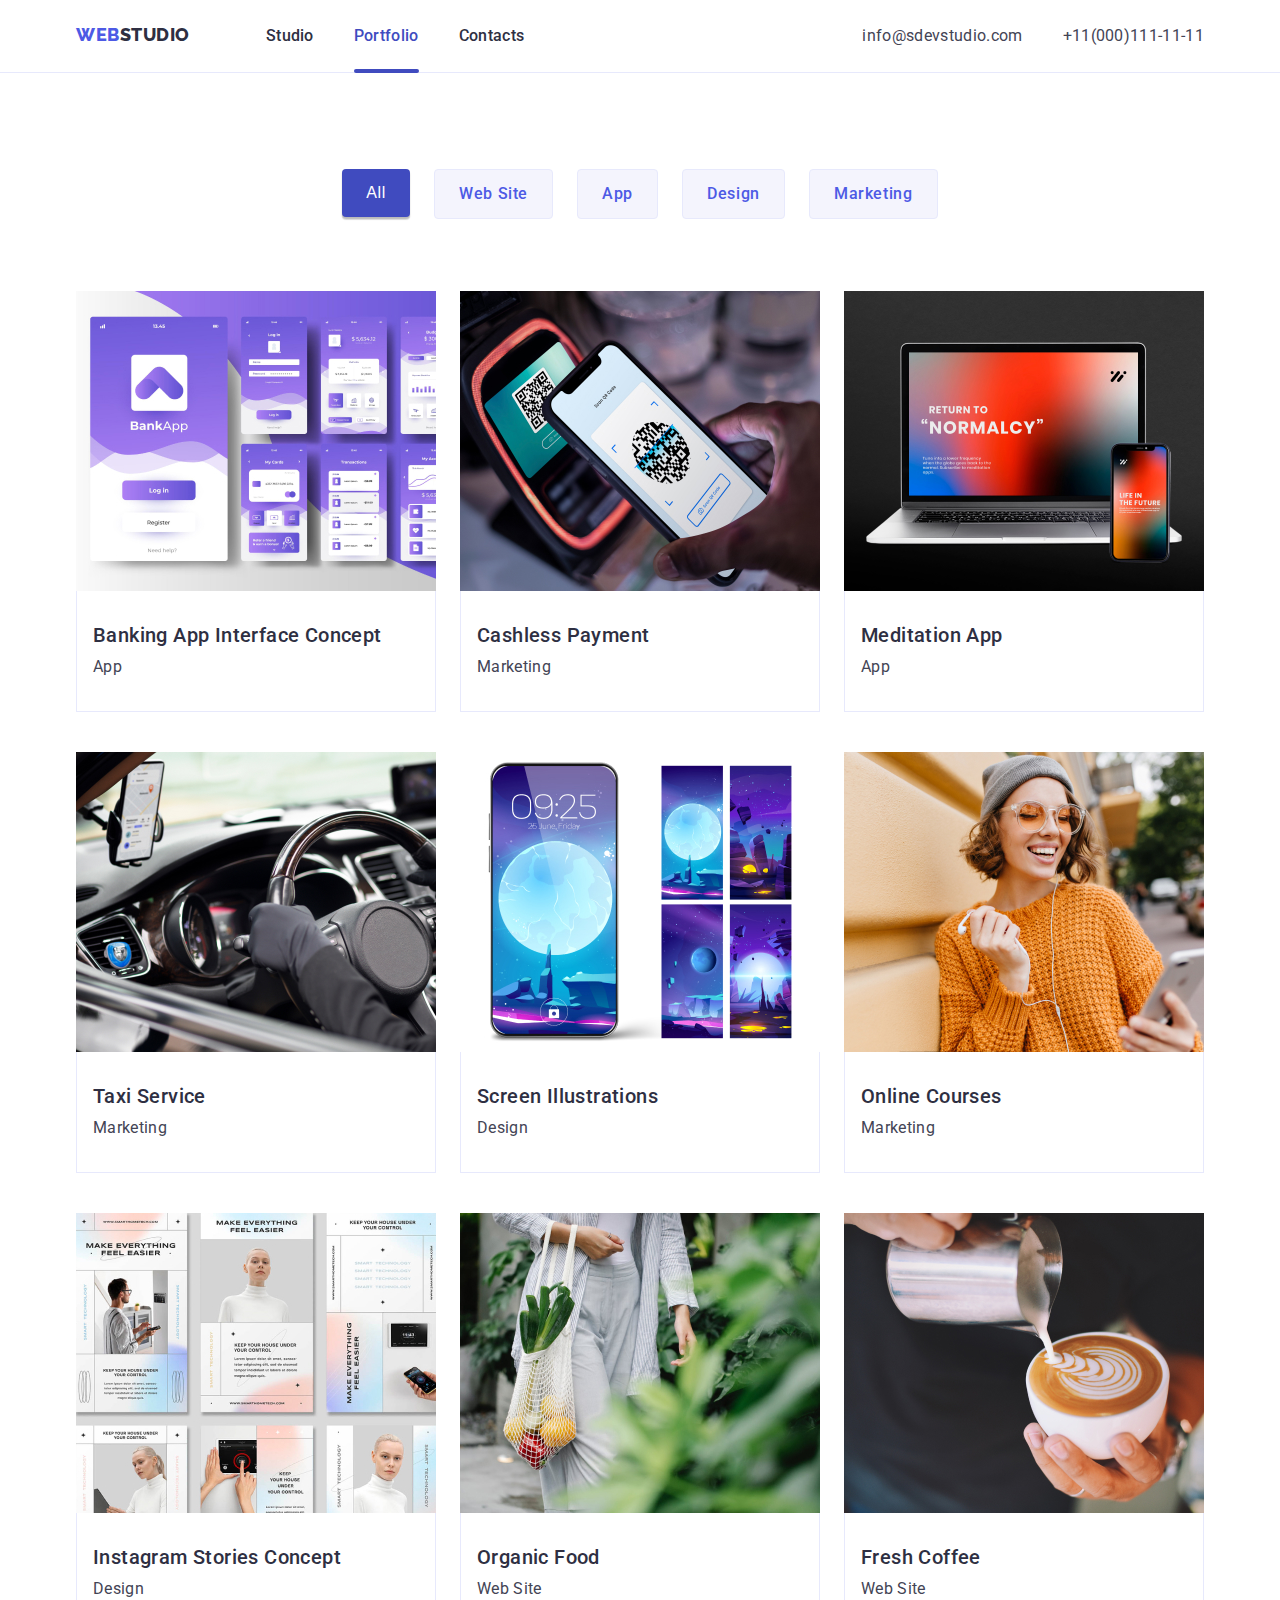
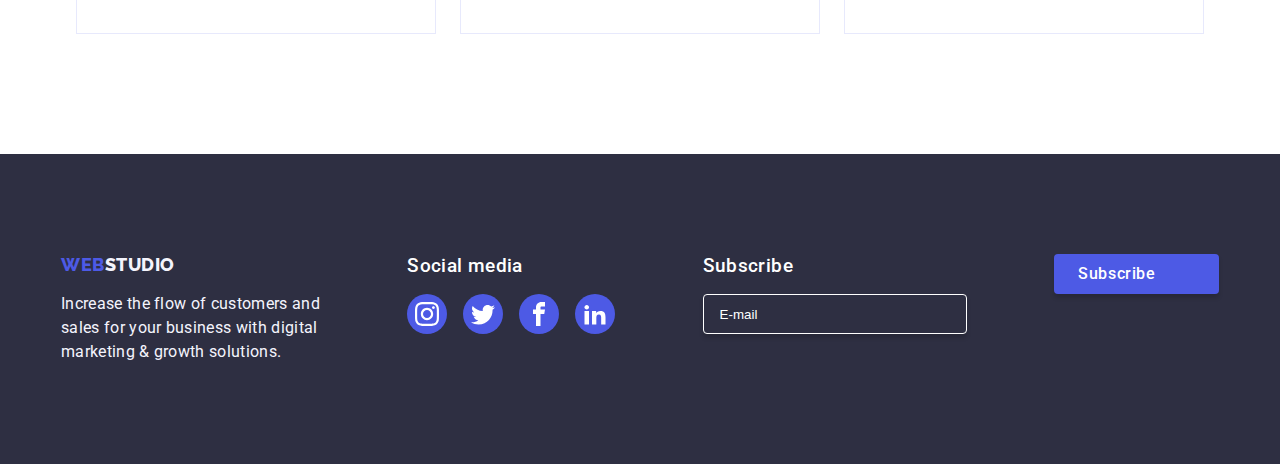
==== portfolio.html @ a7addfeb "need refinement" ====
<!DOCTYPE html>
<html lang="en">

<head>
    <meta charset="UTF-8">
    <meta name="viewport" content="width=device-width, initial-scale=1.0">
    <title>Homework#6</title>
    <link rel="preconnect" href="https://fonts.googleapis.com">
    <link rel="preconnect" href="https://fonts.gstatic.com" crossorigin>
    <link
        href="https://fonts.googleapis.com/css2?family=Raleway:wght@800&family=Roboto:wght@400;500;700;900&display=swap"
        rel="stylesheet">
    <link rel="preconnect" href="https://fonts.googleapis.com">
    <link rel="preconnect" href="https://fonts.gstatic.com" crossorigin>
    <link
        href="https://fonts.googleapis.com/css2?family=Raleway:wght@800&family=Roboto:wght@400;500;700;900&display=swap"
        rel="stylesheet">
    <link rel="stylesheet" href="./css/styles.css">
</head>

<body>
    <!--header section-->

    <header class="header">
        <div class="container main-header-container">
            <nav class="nav-menu">
                <a class="logo" href="/goit-markup-hw-06/portfolio.html" target="_blank"><span class="colored">WEB</span><span
                    class="black">STUDIO</span></a>

            <ul class="nav-list">
                <li class="nav-list-item"><a class="nav-link" href="./index.html">Studio</a></li>
                <li class="nav-list-item"><a class="nav-link active" href="./portfolio.html">Portfolio</a></li>
                <li class="nav-list-item"><a class="nav-link" href="./portfolio.html">Contacts</a></li>
            </ul>
        </nav>

    <!-----------address section---------->

        <address class="address">
            <ul class="address-list">
                <li><a class="address-link" href="mailto:info@devstudio.com">info@sdevstudio.com</a></li>
                <li><a class="address-link" href="tel:+11(000)111-11-11">+11(000)111-11-11</a></li>
            </ul>
        </address>
        </div>
    </header> 

    <!--Link Button-->

    <main>
        <section class="section-portfolio">
            <div class=" container section-portfolio-container">
            <ul class="portfolio-button-list">
                <li class="portfolio-link"><button class="blue" type="button">All</button></li>
                <li class="portfolio-link"><button class="portfolio-button" type="button">Web Site</button></li>
                <li class="portfolio-link"><button class="portfolio-button" type="button">App</button></li>
                <li class="portfolio-link"><button class="portfolio-button" type="button">Design</button></li>
                <li class="portfolio-link"><button class="portfolio-button" type="button">Marketing</button></li>
            </ul>
            </div>
        </section>
        
        <!--images-->
        <section class="project-card1">
            <div class="container project-card1-container">
            <ul class="project-list-item">
                <li class="project-links-item">
                    <figure class="project-card-figure">
                        <img src="images/img8.jpg" width="360" alt="banking">
                        <figcaption>
                            Lorem ipsum dolor sit amet consectetur adipisicing elit.<br>Provident cumque modi illum quia accusamuss!
                        </figcaption>
                    </figure>
                    <div class="project-details">
                    <p class="project-title">Banking App Interface Concept<p>
                    <p class="project-description">App</p>
                    </div>
                </li>
                <li class="project-links-item">
                    <figure class="project-card-figure">
                         <img src="images/img9.jpg" width="360" alt="cashless">
                        <figcaption>
                            Lorem ipsum dolor sit amet consectetur adipisicing elit.<br>Provident cumque modi illum quia accusamuss!
                        </figcaption>
                    </figure>
                    <div class="project-details">
                    <p class="project-title">Cashless Payment
                    <p class="project-description">Marketing</p>
                    <div>
                </li>
                <li class="project-links-item">
                    <figure class="project-card-figure">
                        <img src="images/img10.jpg" width="360" alt="meditation">
                        <figcaption>
                            Lorem ipsum dolor sit amet consectetur adipisicing elit.<br>Provident cumque modi illum quia accusamuss!
                        </figcaption>
                    </figure>
                    <div class="project-details">
                    <p class="project-title">Meditation App</p>
                    <p class="project-description">App</p>
                </div>
            </li>

                <li class="project-links-item">
                    <figure class="project-card-figure">
                        <img src="images/img11.jpg" width="360" alt="taxi">
                        <figcaption>
                            Lorem ipsum dolor sit amet consectetur adipisicing elit.<br>Provident cumque modi illum quia accusamuss!
                        </figcaption>
                    </figure>
                    <div class="project-details">
                    <p class="project-title">Taxi Service</p>
                    <p class="project-description">Marketing</p>
                </div>
            </li>
                <li class="project-links-item">
                    <figure class="project-card-figure">
                        <img src="images/img12.jpg" width="360" alt="screen">
                        <figcaption>
                            Lorem ipsum dolor sit amet consectetur adipisicing elit.<br>Provident cumque modi illum quia accusamuss!
                        </figcaption>
                    </figure>
                    <div class="project-details">
                    <p class="project-title">Screen Illustrations</p>
                    <p class="project-description">Design</p>
                </div>
            </li>
                <li class="project-links-item">
                    <figure class="project-card-figure">
                        <img src="images/img13.jpg" width="360" alt="online">
                        <figcaption>
                            Lorem ipsum dolor sit amet consectetur adipisicing elit.<br>Provident cumque modi illum quia accusamuss!
                        </figcaption>
                    </figure>
                    <div class="project-details">
                    <p class="project-title">Online Courses</p>
                    <p class="project-description">Marketing</p>
                </div>
            </li>
                <li class="project-links-item">
                    <figure class="project-card-figure">
                        <img src="images/img14.jpg" width="360" alt="instagram">
                        <figcaption>
                            Lorem ipsum dolor sit amet consectetur adipisicing elit.<br>Provident cumque modi illum quia accusamuss!
                        </figcaption>
                    </figure>
                    <div class="project-details">
                    <p class="project-title">Instagram Stories Concept</p>
                    <p class="project-description">Design</p>
                </div>
            </li>
                <li class="project-links-item">
                    <figure class="project-card-figure">
                        <img src="images/img15.jpg" width="360" alt="organic">
                        <figcaption>
                            Lorem ipsum dolor sit amet consectetur adipisicing elit.<br>Provident cumque modi illum quia accusamuss!
                        </figcaption>
                    </figure>
                    <div class="project-details">
                    <p class="project-title">Organic Food</p>
                    <p class="project-description">Web Site</p>
                </div>
            </li>
                <li class="project-links-item">
                    <figure class="project-card-figure">
                        <img src="images/img16.jpg" width="360" alt="coffee">
                        <figcaption>
                            Lorem ipsum dolor sit amet consectetur adipisicing elit.<br>Provident cumque modi illum quia accusamuss!
                        </figcaption>
                    </figure>
                    <div class="project-details">
                    <p class="project-title">Fresh Coffee</p>
                    <p class="project-description">Web Site</p>
                    </div>
                </li>
            </ul>
        </section>
    </div>
    </main>

    <!--Footer Section-->

    <footer>
        <section class="container footer-section">
            <div class="footer-items">
                <a class="footer-logo" href="/goit-markup-hw-06/index.html" target="_blank"><span
                        class="colored">WEB</span><span class="white">STUDIO</span></a>
                <p class="footer-description">Increase the flow of customers and<br>
                    sales for your business with digital<br>
                    marketing & growth solutions.</p>
            </div>
    
            <div class="social-icon">   
                <h3 class="media-link">Social media</h3>
                <ul class="footer-icons-item">
                    <li class="footer-icons-list">
                        <svg class="footer-icons-link">
                            <use href="./sprite.svg#icon-instagram"></use>
                        </svg>
                    </li>
            
                    <li class="footer-icons-list">
                        <svg class="footer-icons-link">
                            <use href="./sprite.svg#icon-twitter"></use>
                        </svg>
                    </li>
            
                    <li class="footer-icons-list">
                        <svg class="footer-icons-link">
                            <use href="./sprite.svg#icon-facebook"></use>
                        </svg>
                    </li>
            
                    <li class="footer-icons-list">
                        <svg class="footer-icons-link">
                            <use href="./sprite.svg#icon-linkedin2"></use>
                        </svg>
                    </li>
                </ul>
            </div>

            <div class="footer-forms">
                <h3>Subscribe</h3>
                    <form action="#" class="footer-forms-box">
                         <input type="email" placeholder="E-mail">
                    </form>
            </div>
                            
            <div class="footer-subscribe-button">
                <button type="submit" class="subscribe-button">Subscribe
                    <svg>
                        <use href="./sprite.svg#Frame"></use>
                     </svg>
                </button>
            </div>
    </footer>
</body>

</html>
---- css/styles.css ----
* {
    margin: 0;
    padding: 0;
    box-sizing: border-box;
    
}

:root {
    --navy-blue: #2e2f42;
    --slate: #434455;
    --cloud: #f4f4fd;
    --iris: #4d5ae5;
    --orange: #e7791f;
    --ocean: #404bbf;
    --cornflower: #e7e9fc;
    --white: #fff;
    --blue: #0000ff;
    --green: rgba(49, 208, 170, 1);
    --light-slate: rgba(142, 143, 153, 1);
    --dairy: rgba(252, 252, 252, 1);
    --navyblue-modal: rgba(46, 47, 66, 0.4);
    --transition-duration: 250ms;
    --animation-timing-function: cubic-bezier(0.4, 0, 0.2, 1);
}


.figure {
    margin: 0px;
}

body {
    font-family: 'Roboto', sans-serif;
}

img {
    display: block;
    max-width: 100%;
    height: auto;
}

h1,
h2,
h3,
h4,
h5,
h6,
p, 


ul {
    margin: 0;
    padding: 0;
}


ul {
    list-style-type: none;
}

a {
    text-decoration: none;
    color: inherit;
}
address {
    font-style: normal;
}
.container {
    width: 1158px;
    margin: 0 auto;
}
/* --------------NAVIGATION SECTION---------------- */
.header {
    border-bottom: 1px solid var(--cornflower);
    padding: 24px 0;
    background: var(--white);
}
.main-header-container {
    display: flex;
    padding: 0 15px;
    justify-content: space-between;
}

.nav-menu {
    display: inline-flex;
    column-gap: 76px;
}

.nav-list {
    display: inline-flex;
    column-gap: 40px;
}


.nav-list-item {
    position: relative;
}
.nav-link {
    color: var(--navy-blue);
    font-size: 16px;
    font-weight: 500;
    line-height: 24px;
    letter-spacing: 0.32px;
    transition: color var(--transition-duration) var(--animation-timing-function);
}

.nav-link::after {
    content: '';
    height: 4px;
    background-color: var(--ocean);
    border-radius: 2px;
    position: absolute;
    left: 0;
    width: 0%;
    bottom: -25px;
    transition: width var(--transition-duration) var(--animation-timing-function);
}

.nav-list-item:hover .nav-link {
    color: var(--ocean);
    width: 100%;
}

.nav-list-item:hover .nav-link:after {
    width: 100%;
}

.nav-link.active {
    color: var(--ocean);
}

.nav-link.active:after {
    color: var(--ocean);
    width: 100%;
}


.address-list {
    display: flex;
    column-gap: 40px;
    /* position: relative; */
    margin-left: 332px;
}


.address-link {
    color: var(--slate);
    font-size: 16px;
    line-height: 24px;
    letter-spacing: 0.32px;
    transition: color var(--transition-duration) var(--animation-timing-function);
}  

.address-link:hover {
    color: var(--ocean);
}
   
/* -----------------HERO SECTION-------------------- */


.hero { 
    padding: 188px 0;
    background-image: linear-gradient(rgba(46,47,66,0.7),rgba(46,47,66,0.7)), url(../images/people-office.jpg);
    background-size: cover;
    background-position: center;
    position: relative;
}

.hero-heading {
    font-size: 56px;
    line-height: 60px;
    letter-spacing: 1.12px;
    color: var(--white);
    display: block;
    text-align: center;
}

.hero-button {
    background-color: var(--iris);
    color: var(--white);
    outline: none;
    border: unset;
    padding: 16px 32px;
    display:block;
    margin: auto;
    margin-top: 48px;
    border-radius: 4px;
    box-shadow: 0px 4px 4px 0px rgba(0, 0, 0, 0.15);
    font-size: 16px;
    font-weight: 500;
    line-height: 24px;
    /* 150% */
    letter-spacing: 0.64px;
    cursor: pointer;   
    font-family: inherit;
    transition: all var(--transition-duration) var(--animation-timing-function);
}

.hero-button:hover {
    background-color: var(--ocean);
}

    /* ----------------Features Section--------------- */

.features-icon {
    background-color: var(--cloud);
    padding: 24px 100px;
    top: 120px;
    border-radius: 4px;
    display: inline-block;
    justify-content: center;
    align-items: center;
}

.features {
    padding: 120px 0px;
}
.features-list {
    display: flex;
    column-gap: 24px;
}
.features-title {
    margin-bottom: 8px;
}
.features-title, .team-name {
    color: var(--navy-blue);
    font-size: 20px;
    font-weight: 500;
    line-height: 24px;
    /* 120% */
    letter-spacing: 0.4px;
    margin-bottom: 8px;
}

.features-description, .team-position {
    color: var(--slate);
    font-size: 16px;
    line-height: 24px;
    /* 150% */
    letter-spacing: 0.32px;
}

    /* ------------Services Section--------------- */

.services {
    padding-bottom: 120px;
}
.services-title {
    margin-bottom: 73px;
}
.services-title, .team-title {
    color: var(--navy-blue);
    text-align: center;
    font-size: 36px;
    line-height: 40px;
    letter-spacing: 0.72px;
    text-transform: capitalize;
}

.services-list-menu {
    display: flex;
    column-gap: 24px;
    justify-content: center;
}

    /* ----------------Team Section------------------ */
.team {
    background-color: var(--cloud);
    padding: 120px 0px;
}

.team-list-item:hover {
    box-shadow: 6px 6px 40px 10px rgba(46, 47, 66, 0.16);
    /* transform: translateY(20px); */
    transition: all var(--transition-duration) var(--animation-timing-function);
}

.team-position {
    margin-bottom: 8px;
}

.team-title {
    margin-bottom: 73px;
}   

.team-list-item img {
    width: 100%;
    height: 100%;
    border-radius: 4px 4px 0px 0px;
}

.team-list-menu {
    display: flex;
    column-gap: 24px;
    text-align: center;
    align-items: center;
    justify-content: space-between;

}
.team-item-details {
    padding: 32px 16px;
    border-radius: 0px 0px 4px 4px;
    background: var(--white);
    box-shadow: 0px 2px 1px 0px rgba(46, 47, 66, 0.08), 0px 1px 1px 0px rgba(46, 47, 66, 0.16), 0px 1px 6px 0px rgba(46, 47, 66, 0.08);
}

.icons-item {
    align-items: center;
    padding: 12px;
    display: inline-flex;
    cursor: pointer;
    background-color: var(--iris);
    border-radius: 40px;
    justify-content: center;
    transition: all var(--transition-duration) var(--animation-timing-function);
}

.icons-list {
    display: flex;
    gap:24px;
}

.icon {
    width: 16px;
    height: 16px;
    fill: var(--white);
    stroke-width: 1px;
    stroke:var(--white);
}

.icons-item:hover {
   background-color: var(--ocean);
}

    /* --------------------Client Section-------------------- */

.customer-section {
    width: 100%;
}
    
.customer-section {
    margin: 0 auto;
    padding: 150px 20px;
    text-align: center;   
}

.client-title {
    font-weight: 700; 
    font-size: 36px; 
    line-height: 40px;
    color: var(--navy-blue);
    margin-bottom: 40px;  
}

.client-items {
    display: flex;
    justify-content: center;
    cursor: pointer;
    column-gap: 24px;
}

.client-logo {
    border: solid 1px var(--light-slate);
    border-radius: 4px;
    transition: all var(--transition-duration) var(--animation-timing-function);
    color: var(--light-slate);
}

.client-logo:hover {
    border-color: var(--ocean);
}

.client-logo-link {
    color: var(--light-slate);
}

.logo-link {
    display: block;
    width: 168px;
    height: 88px;
    fill: currentColor;
    padding: 16px 32px;
    transition: fill var(--transition-duration) var(--animation-timing-function);
}

.client-logo:hover .client-logo-link {
    color: var(--ocean);
    transition: color var(--transition-duration) var(--animation-timing-function);
}
    /* -----------------Footer Section------------------- */

.footer-description {
    color: var(--cloud);
    font-size: 16px;
    line-height: 24px;
    letter-spacing: 0.32px;
    margin-top: 17px;  
}

footer {
    background: var(--navy-blue);
}

.footer-section {
    display: flex;
    justify-content: space-between;
    padding: 100px 0;
}

.media-link {
    font-weight: 500;
    line-height: 24px;
    letter-spacing: 0.02em;
    color: var(--white);
    margin-bottom: 16px;
}    

.footer-icons-link {
    width: 24px;
    height: 24px;
    stroke-width: 1px;
    fill: var(--white);
    transition: all var(--transition-duration) var(--animation-timing-function);
}

.footer-icons-list {
    width: 40px;
    height: 40px;
    align-items: center;
    display: flex;
    background-color: var(--iris);
    border-radius: 40px;
    justify-content: center;
    cursor: pointer; 
    transition: all var(--transition-duration) var(--animation-timing-function);

}

.footer-icons-list:hover {
    background-color: var(--green);
}

.footer-icons-item {
    display: flex;
    gap: 16px;
} 

.footer-forms {
    display: block;
}

.footer-forms h3 {
    margin-bottom: 16px;
    color: var(--white);
    font-weight: 500;
    line-height: 24px;
    letter-spacing: 0.02em;
}
.footer-forms-box input {
    width: 264px;
    height: 40px;
    border-radius: 4px;
    border: 1px solid var(--white);
    padding: 8px 16px;
    color: var(--white);
    background: transparent;
    box-shadow: 0px 4px 4px 0px rgba(0, 0, 0, 0.15);
    transition: all var(--transition-duration) var(--animation-timing-function);
}

.footer-forms-box input::placeholder {
    color: var(--white);
    font: 12px;
    line-height: 24px;
}

.subscribe-button {
    background-color: var(--iris);
    color: var(--white);
    border: none;
    width: 165px;
    height: 40px;
    padding: 8px 24px;
    display: inline-flex;
    justify-content: center;
    align-items: center;
    border-radius: 4px;
    box-shadow: 0px 4px 4px 0px rgba(0, 0, 0, 0.15);
    font-size: 16px;
    font-weight: 500;
    line-height: 24px;
    letter-spacing: 0.64px;
    cursor: pointer;
    font-family: inherit;
    transition: all var(--transition-duration) var(--animation-timing-function);
}

.subscribe-button svg {
    width: 24px;
    height: 24px;
    margin-left: 16px;
}

.subscribe-button:hover {
    background-color: var(--ocean);
}

    /* ----------WEBSTUDIO LOGO-------------- */

.colored {
    color: var(--iris);
    font-family: Raleway;
    font-size: 18px;
    font-weight: 800;
    line-height: 21px;
    letter-spacing: 0.54px;
    text-transform: uppercase;
}

.black {
    color: var(--navy-blue);
    font-family: Raleway;
    font-size: 18px;
    font-weight: 800;
    line-height: 21px;
    letter-spacing: 0.54px;
    text-transform: uppercase;
}

.white {
    color: var(--cloud);
    font-family: Raleway;
    font-size: 18px;
    font-weight: 800;
    line-height: 21px;
    letter-spacing: 0.54px;
    text-transform: uppercase;
}


    /*------- PORTFOLIO HTML-----*/
.project-card1 {
    padding-bottom: 120px;
}
button {
    cursor: pointer;
}

.section-portfolio {
    padding: 96px 0 72px;
}
.portfolio-button-list {
    display: flex;
    column-gap: 24px;
    justify-content: center;
   
}

.portfolio-button {
    border-radius: 4px;
    border: 1px solid var(--cornflower);
    background: var(--cloud);
    padding: 12px 24px;
    justify-content: center;
    align-items: center;
    display: flex;
    text-align: center;
    color: var(--iris);
    text-align: center;
    font-size: 16px;
    font-weight: 500;
    line-height: 24px;
    letter-spacing: 0.64px;
    font-family: inherit;
    -webkit-transition-duration: 0.4s;
    transition-duration: 0.4s;
    -webkit-transition-property: box-shadow, transform;
    transition-property: box-shadow, transform;

}

.portfolio-button:hover, .portfolio-button:focus, .portfolio-button:active{
    color: var(--white);
    background: var(--ocean);
    border: var(--ocean);
    box-shadow: 0px 2px 2px 0px rgba(0, 0, 0, 0.12), 0px 2px 1px 0px rgba(0, 0, 0, 0.08), 0px 3px 1px 0px rgba(0, 0, 0, 0.10);
    -webkit-transform: scale(1.1);
    transform: scale(1.1);
}

.blue {
    border-radius: 4px;
    background: var(--ocean);
    box-shadow: 0px 2px 2px 0px rgba(0, 0, 0, 0.12), 0px 2px 1px 0px rgba(0, 0, 0, 0.08), 0px 3px 1px 0px rgba(0, 0, 0, 0.10);
    color: var(--white);
    text-align: center;
    align-items: center;
    display: flex;
    justify-content: center;
    padding: 12px 24px;
    outline: none;
    border: unset;
    font-size: 16px;
    font-weight: 500;
    line-height: 24px;
    letter-spacing: 0.64px;
    font-size: inherit;
    -webkit-transition-duration: 0.4s;
    transition-duration: 0.4s;
    -webkit-transition-property: box-shadow, transform;
    transition-property: box-shadow, transform;
}

.blue:hover, .blue:focus, .blue:active {
    background: var(--iris);
    box-shadow: 0px 2px 2px 0px rgba(0, 0, 0, 0.12), 0px 2px 1px 0px rgba(0, 0, 0, 0.08), 0px 3px 1px 0px rgba(0, 0, 0, 0.10);
    -webkit-transform: scale(1.1);
    transform: scale(1.1);

}   

.project-list-item {
    column-gap: 24px;
    row-gap: 40px;
    display: flex;
    align-items: center;
    flex-wrap: wrap;
    justify-content: center;
}

.project-title {
    color: var(--navy-blue);      
    font-size: 20px;
    font-weight: 500;
    letter-spacing: 0.4px;
    line-height: 24px;
    margin-bottom: 8px;
}

.project-description {
    color: var(--slate); 
    font-size: 16px;
    letter-spacing: 0.32px;
    line-height: 24px;
}

.project-details {
    padding: 32px 16px;
    border: 1px solid var(--cornflower);
    border-top: unset;
}

.project-links-item {
    transition: box-shadow var(--transition-duration);
}

.project-links-item:hover {
    box-shadow: 6px 6px 40px 10px rgba(46, 47, 66, 0.16);
    transform: translateY(0);
    backdrop-filter: blur(5px);
    transition: box-shadow var(--transition-duration);
}

.project-card-figure {
    width: 100%;
    height: 300px;
    position: relative;
    overflow: hidden;

}

.project-card-figure img {
    display: block;
    width: 100%;
    height: 100%;
    object-fit: cover;
    object-position: center; 
    
} 

.project-card-figure figcaption {
    position: absolute;
    top: 0;
    left: 0;
    width: 100%;
    height: 100%;
    background: var(--iris);
    border-radius: 4px 4px 0px 0px;
    padding: 0 24px;
    color: var(--white);
    text-align: left;
    display: flex;
    justify-content: flex-start;
    align-items: center;
    line-height: 24px;
    transition: transform var(--transition-duration) var(--animation-timing-function);
    transform: translateY(100%);
    will-change: transform;
} 

.project-links-item:hover figcaption {
    transform: translateY(0);
}

    /* ---------------M O D A L---------------- */

.modal {
    background-color: var(--navyblue-modal);
    position: fixed;
    top: 0px;
    left: 0px;
    width: 100%;
    height: 100%;
    display: flex;
    justify-content: center;
    align-items: center;
    z-index: 999;
    opacity: 1;
    pointer-events: auto;
    transition-property: visibility, opacity, transform;
    transition-duration: var(--animation-timing-function);
    transform: none;

}

.modal.is-hidden {
    visibility: hidden;
    opacity: 0;
    pointer-events: none;
}

.modal.is-hidden .modal-content {
    transform: scale(0.5);
}

.modal-content {
    position: relative;
    width: 408px;
    height: 584px;
    background-color: var(--white);
    box-shadow: 0px 2px 1px 0px rgba(0, 0, 0, 0.14),
                0px 2px 1px 0px rgba(0, 0, 0, 0.12);
    border-radius: 4px;
}

.modal-content h4 {
    color: var(--navy-blue);
    font-family: 'Roboto', sans-serif;
    font-size: 16px;
    font-weight: 500;
    line-height: 24px;
    letter-spacing: 0.02em;
    text-align: center;
}

.modal-close {
    display: flex;
    align-items: center;
    justify-content: center;
    background-color: var(--cornflower);
    border-radius: 50px;
    width: 24px;
    height: 24px;
    position: absolute;
    right: 24px;
    top: 24px;
    cursor: pointer;
    border: 1px solid rgba(0, 0, 0, 0.10);
    transition: color var(--transition-duration) var(--animation-timing-function);
}

.modal-close:hover {
    background-color: var(--ocean);
}

.modal-close svg {
    fill: currentColor;
    transition: fill var(--transition-duration) var(--animation-timing-function);
}

.modal-close:hover svg {
    fill: var(--white);
}

.modal-content {
    padding: 72px 24px;
}
.user-contact {
    margin-top: 16px;
}
.user-contact label {
    display: block;
    margin-top: 8px;
}

.user-contact input, .user-contact textarea {
    display: block;
    width: 100%;
    margin-top: 8px;
    padding: 8px 16px;
}
.user-contact textarea {
    resize: none;
    width: 100%;
    height: 120px;
}

label.user-contact-checkbox {
    display: flex;
}
    
.user-contact-checkbox input {
    display: flex;
    width: 16px; 
    height: 16px; 
    margin-right: 8px;
    border-radius: 2px; 
    border: 1px;
}

.user-contact-checkbox a {
    text-decoration: underline;
    color: var(--iris);
    transition: color var(--transition-duration) var(--animation-timing-function);
}

.user-contact-checkbox a:hover {
    color: var(--ocean);
}
.user-contact label {
    font-size: 12px;
    line-height: 14px;
    letter-spacing: 0.04em;
    text-align: left;
    color: var(--light-slate);
}

.submit-button {
    background-color: var(--iris);
    color: var(--white);
    outline: none;
    border: unset;
    padding: 16px 32px;
    display: flex;
    margin: auto;
    min-width: 169px;
    align-items: center;
    justify-content: center;
    margin-top: 24px;
    border-radius: 4px;
    box-shadow: 0px 4px 4px 0px rgba(0, 0, 0, 0.15);
    font-size: 16px;
    font-weight: 500;
    line-height: 24px;
    letter-spacing: 0.64px;
    cursor: pointer;
    font-family: inherit;
    transition: all var(--transition-duration) var(--animation-timing-function);
}
.submit-button:hover {
    background-color: var(--ocean);
}
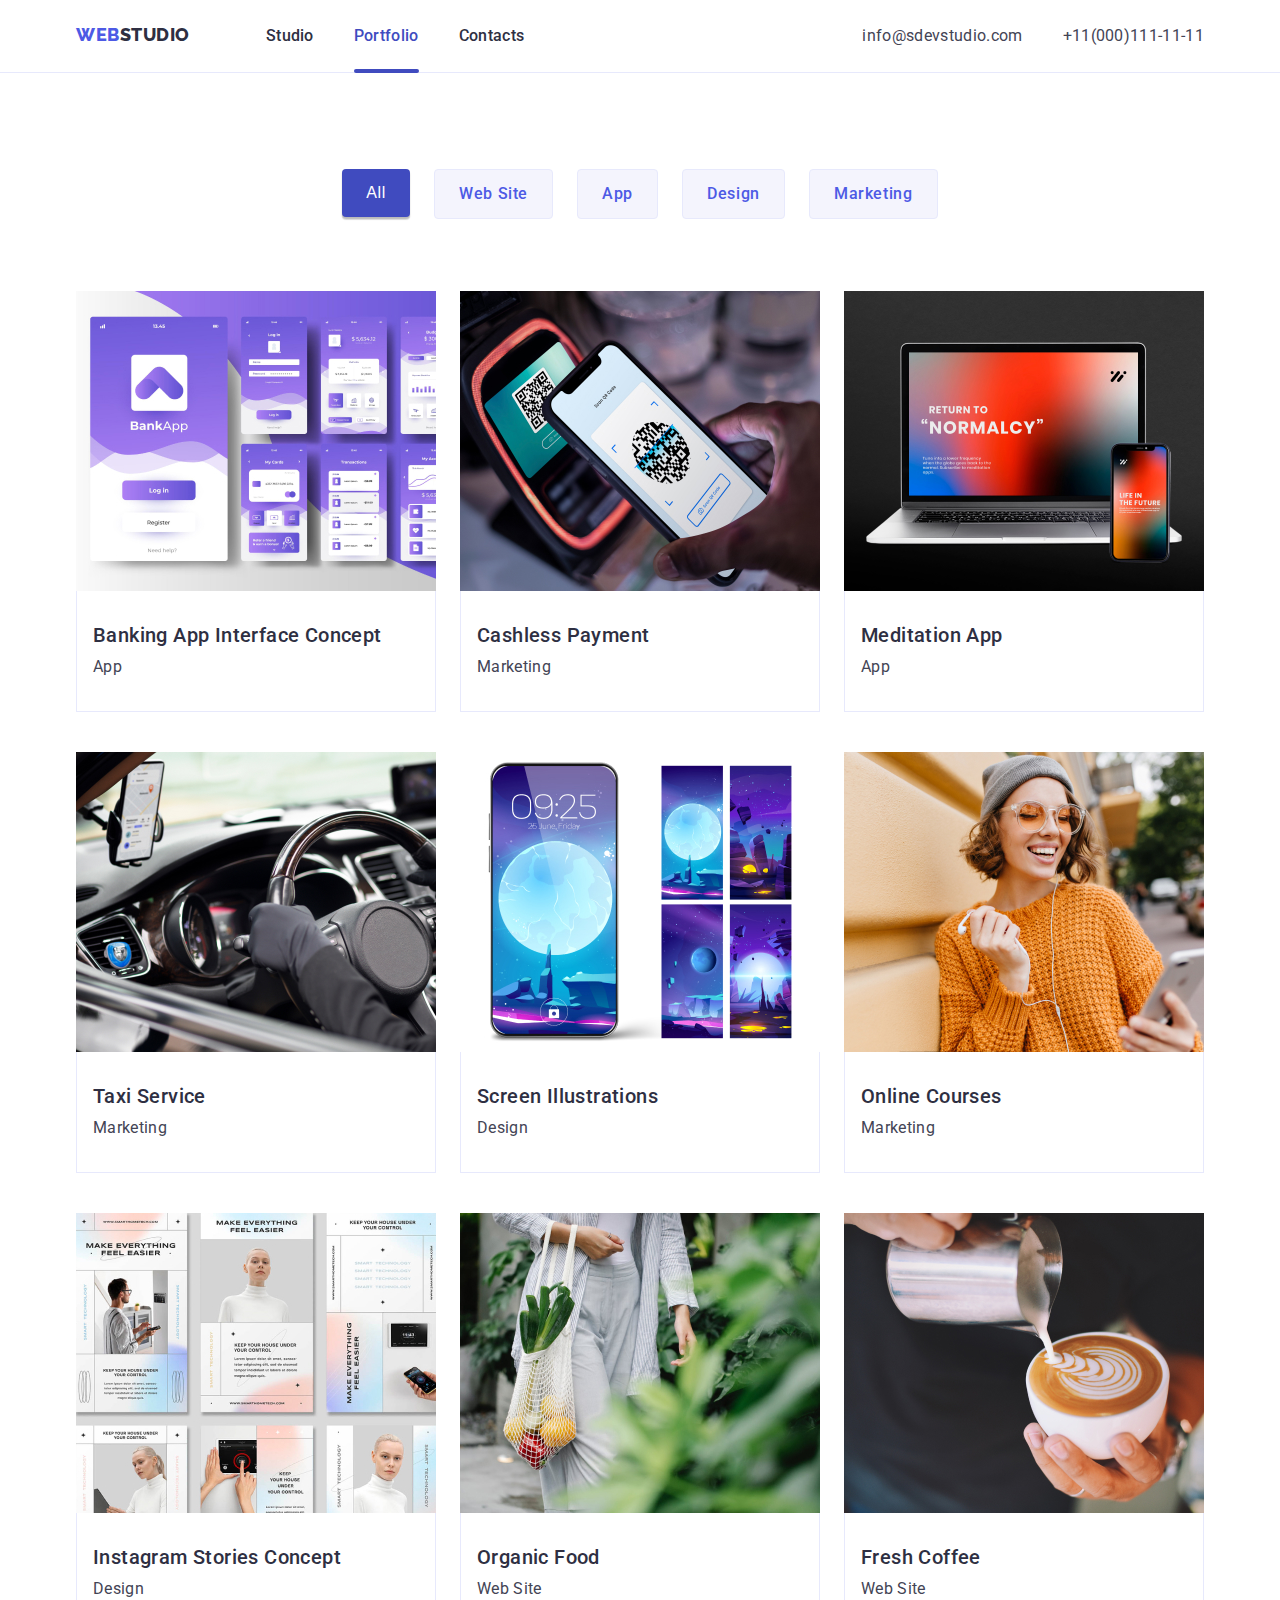
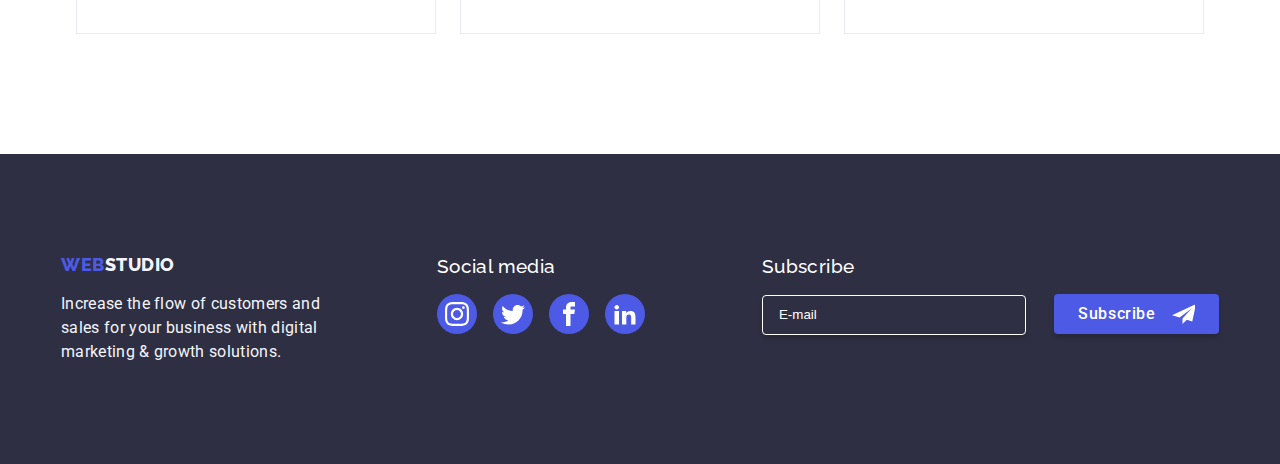
==== commit ef7053d1: "HW6 final edited maybe....." ====
--- a/portfolio.html
+++ b/portfolio.html
@@ -219,20 +219,19 @@
                 </ul>
             </div>
 
-            <div class="footer-forms">
-                <h3>Subscribe</h3>
-                    <form action="#" class="footer-forms-box">
-                         <input type="email" placeholder="E-mail">
+                <div class="footer-forms">
+                    <h3>Subscribe</h3>
+                    <form class="footer-forms-box">
+                        <label for="footer-forms-email">
+                            <input type="email" name="footer-forms-email" placeholder="E-mail">
+                            <button type="submit" class="subscribe-button">Subscribe
+                                <svg>
+                                    <use href="./sprite.svg#Frame"></use>
+                                </svg>
+                            </button>
+                        </label>
                     </form>
-            </div>
-                            
-            <div class="footer-subscribe-button">
-                <button type="submit" class="subscribe-button">Subscribe
-                    <svg>
-                        <use href="./sprite.svg#Frame"></use>
-                     </svg>
-                </button>
-            </div>
+                </div>
     </footer>
 </body>
 
--- a/css/styles.css
+++ b/css/styles.css
@@ -43,8 +43,17 @@
 h3,
 h4,
 h5,
-h6,
-p, 
+h6 {
+    margin: 0;
+    padding: 0;
+    font-family: "Raleway", sans-serif;
+}
+
+p { 
+    margin: 0;
+    padding: 0;
+    font-family: "Roboto", sans-serif;
+}
 
 
 ul {
@@ -266,6 +275,7 @@
 .team {
     background-color: var(--cloud);
     padding: 120px 0px;
+    width: 100%;
 }
 
 .team-list-item:hover {
@@ -445,7 +455,7 @@
 } 
 
 .footer-forms {
-    display: block;
+   display: block;
 }
 
 .footer-forms h3 {
@@ -483,6 +493,7 @@
     display: inline-flex;
     justify-content: center;
     align-items: center;
+    margin-left: 24px;
     border-radius: 4px;
     box-shadow: 0px 4px 4px 0px rgba(0, 0, 0, 0.15);
     font-size: 16px;
@@ -735,21 +746,16 @@
 .modal-content {
     position: relative;
     width: 408px;
-    height: 584px;
+    /* height: 584px; */
     background-color: var(--white);
     box-shadow: 0px 2px 1px 0px rgba(0, 0, 0, 0.14),
                 0px 2px 1px 0px rgba(0, 0, 0, 0.12);
     border-radius: 4px;
-}
-
-.modal-content h4 {
-    color: var(--navy-blue);
-    font-family: 'Roboto', sans-serif;
-    font-size: 16px;
-    font-weight: 500;
-    line-height: 24px;
-    letter-spacing: 0.02em;
-    text-align: center;
+    transition: transform var(--transition-duration) var(--animation-timing-function);
+}
+
+.modal-content {
+    padding: 72px 24px 24px;
 }
 
 .modal-close {
@@ -765,7 +771,7 @@
     top: 24px;
     cursor: pointer;
     border: 1px solid rgba(0, 0, 0, 0.10);
-    transition: color var(--transition-duration) var(--animation-timing-function);
+    transition: background-color var(--transition-duration) var(--animation-timing-function), color var(--transition-duration) var(--animation-timing-function), background-color;
 }
 
 .modal-close:hover {
@@ -779,54 +785,27 @@
 
 .modal-close:hover svg {
     fill: var(--white);
-}
-
-.modal-content {
-    padding: 72px 24px;
-}
-.user-contact {
+    transition: fill var(--transition-duration) var(--animation-timing-function);
+}
+
+.modal-content h4 {
+    color: var(--navy-blue);
+    font-family: 'Roboto', sans-serif;
+    font-size: 16px;
+    font-weight: 500;
+    line-height: 24px;
+    letter-spacing: 0.02em;
+    text-align: center;
+}
+
+
+.modal-form {
     margin-top: 16px;
 }
-.user-contact label {
+.modal-label {
     display: block;
-    margin-top: 8px;
-}
-
-.user-contact input, .user-contact textarea {
-    display: block;
-    width: 100%;
-    margin-top: 8px;
-    padding: 8px 16px;
-}
-.user-contact textarea {
-    resize: none;
-    width: 100%;
-    height: 120px;
-}
-
-label.user-contact-checkbox {
-    display: flex;
-}
-    
-.user-contact-checkbox input {
-    display: flex;
-    width: 16px; 
-    height: 16px; 
-    margin-right: 8px;
-    border-radius: 2px; 
-    border: 1px;
-}
-
-.user-contact-checkbox a {
-    text-decoration: underline;
-    color: var(--iris);
-    transition: color var(--transition-duration) var(--animation-timing-function);
-}
-
-.user-contact-checkbox a:hover {
-    color: var(--ocean);
-}
-.user-contact label {
+    margin-top: 26px;
+    position: relative;
     font-size: 12px;
     line-height: 14px;
     letter-spacing: 0.04em;
@@ -834,13 +813,104 @@
     color: var(--light-slate);
 }
 
+.modal-label:first-child {
+    margin-top: 34px;
+} 
+
+.modal-input, .modal-form textarea {
+    display: block;
+    width: 100%;
+    margin-top: 8px;
+    padding: 8px 16px;
+    border: 1px solid var(--navyblue-modal);
+    border-radius: 4px;
+}
+
+.modal-input:focus,
+.modal-form textarea:focus {
+    border-color: var(--iris);
+    outline: 0;
+}
+
+.modal-input:focus + svg {
+    fill: var(--iris);
+}
+
+.modal-input {
+    padding-left: 38px;
+}
+.modal-form textarea {
+    resize: none;
+    width: 100%;
+    height: 120px;
+}
+
+.modal-label-checkbox {
+    margin-top: 16px;
+    display: flex;
+    font-size: 12px;
+    line-height: 14px;
+    letter-spacing: 0.04em;
+    text-align: left;
+    gap: 4px;
+    color: var(--light-slate);
+}
+    
+.modal-input-checkbox {
+    appearance: none;
+    display: flex;
+    width: 0;
+    height: 0;
+    margin: 0;
+    padding: 0;
+
+}
+
+.modal-icon-checkmark {
+    height: 15px;
+    width: 16px;
+    border: 1px solid var(--navyblue-modal);
+    border-radius: 2px;
+    margin-right: 8px;
+    margin-bottom: 1px;
+    padding: 2px;
+    transition: fill var(--transition-duration) var(--animation-timing-function);
+}
+.modal-input-checkbox:checked + svg {
+    border: 0;
+    background-color: var(--ocean);
+
+}
+
+.modal-label-checkbox a {
+    text-decoration: underline;
+    color: var(--iris);
+    transition: color var(--transition-duration) var(--animation-timing-function);
+}
+
+.modal-label-checkbox a:hover {
+    color: var(--ocean);
+}
+
+.modal-span {
+    position: absolute;
+    bottom: calc(100% + 4px);
+}
+
+.modal-label svg {
+    position: absolute;
+    left: 12px;
+    top: 50%;
+    transform: translateY(-50%);
+}
+
 .submit-button {
     background-color: var(--iris);
     color: var(--white);
     outline: none;
     border: unset;
     padding: 16px 32px;
-    display: flex;
+    display: table;
     margin: auto;
     min-width: 169px;
     align-items: center;
